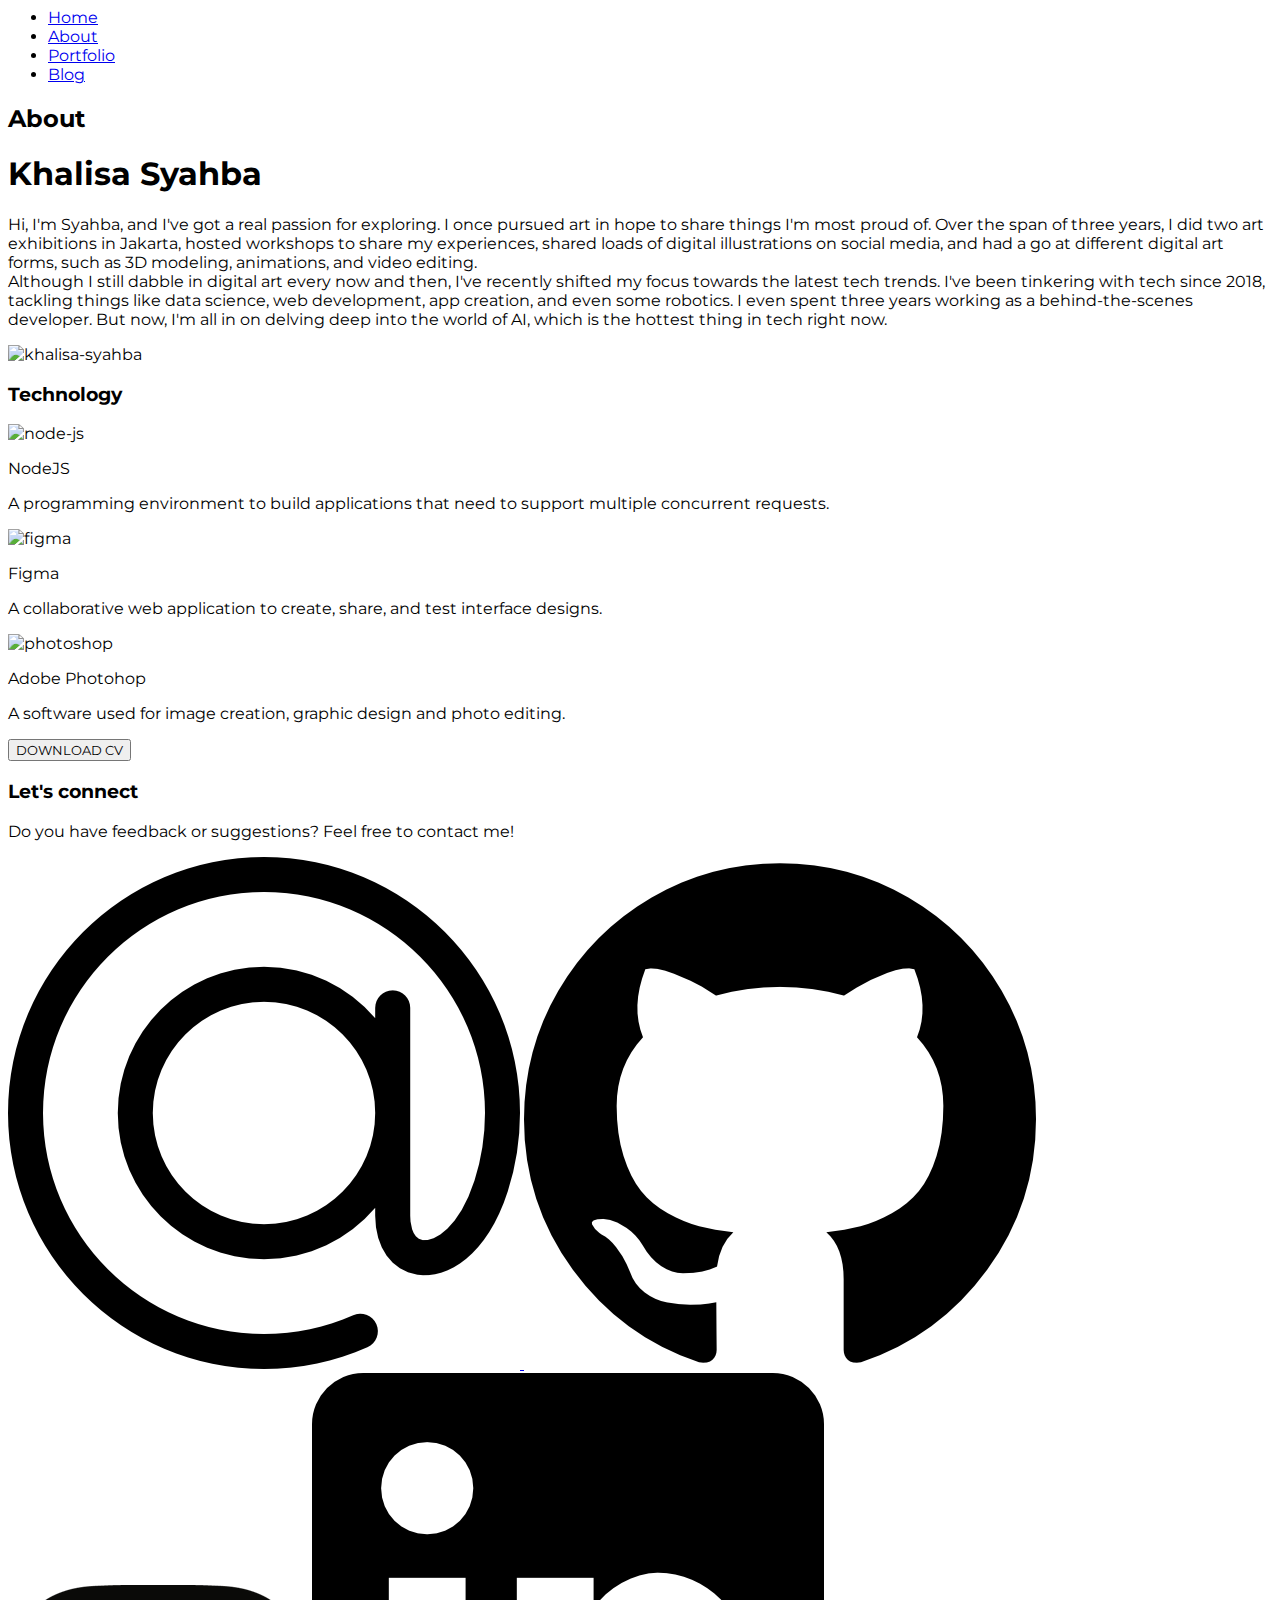
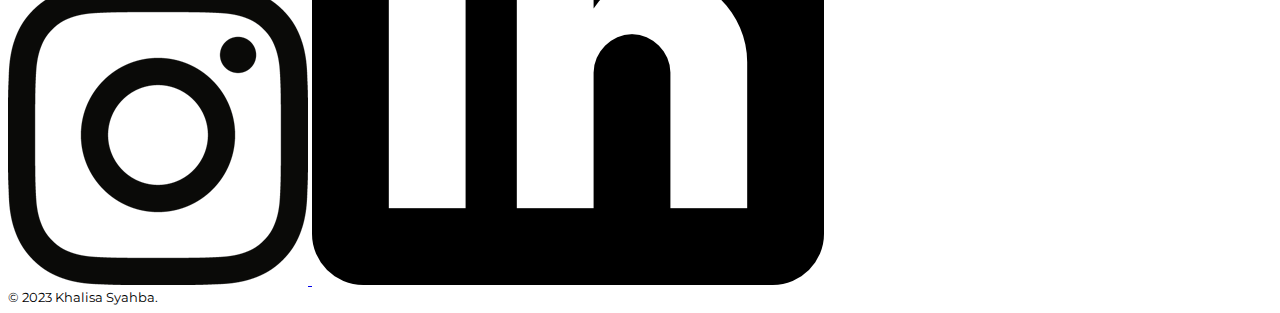
==== aboutpage.html @ 02db227f "html structures" ====
<html lang="en">

<head>
    <meta charset="UTF-8">
    <meta name="viewport" content="width=device-width, initial-scale=1.0">
    <link rel="stylesheet" href="style.css">
    <title>About | Khalisa Syahba</title>
</head>

<body>
    <header>
        <nav class="nav-bar">
            <ul>
                <li><a href="homepage.html">Home</a></li>
                <li><a href="aboutpage.html">About</a></li>
                <li><a href="portfoliopage.html">Portfolio</a></li>
                <li><a href="blogpage.html">Blog</a></li>
            </ul>
        </nav>
    </header>

    <main>
        <div class="section" id="intro-section">
            <div class="intro-content">
                <h2 class="header">About</h2>
                <h1 class="name">Khalisa Syahba</h1>
                <p class="article-content">
                    Hi, I'm Syahba, and I've got a real passion for exploring. I once pursued art
                    in hope to share things
                    I'm most proud of. Over the span of three years, I did two art exhibitions in Jakarta, hosted
                    workshops to share my experiences, shared loads of digital illustrations on social media, and had a
                    go at different digital art forms, such as 3D modeling, animations, and video editing.
                    <br>
                    Although I still dabble in digital art every now and then, I've recently shifted my focus towards
                    the latest tech trends. I've been tinkering with tech since 2018, tackling things like data science,
                    web development, app creation, and even some robotics. I even spent three years working as a
                    behind-the-scenes developer. But now, I'm all in on delving deep into the world of AI, which is the
                    hottest thing in tech right now.
                </p>
            </div>
            <div class="profile">
                <img class="picture" src="" alt="khalisa-syahba">
            </div>
        </div>

        <div class="section" id="tech-section">
            <h3 class="heading">Technology</h3>
            <div class="tech-container">
                <div class="tech-item">
                    <div class="icon"><img class="img-tech nodejs" src="" alt="node-js"></div>
                    <p class="card-title">NodeJS</p>
                    <p class="card-detail">
                        A programming environment to build applications that need to support multiple concurrent
                        requests.
                    </p>
                </div>
                <div class="tech-item">
                    <div class="icon"><img class="img-tech figma" src="" alt="figma"></div>
                    <p class="card-title">Figma</p>
                    <p class="card-detail">
                        A collaborative web application to create, share, and test interface designs.
                    </p>
                </div>
                <div class="tech-item">
                    <div class="icon"><img class="img-tech photoshop" src="" alt="photoshop"></div>
                    <p class="card-title">Adobe Photohop</p>
                    <p class="card-detail">
                        A software used for image creation, graphic design and photo editing.
                    </p>
                </div>
            </div>
        </div>

        <div class="section" id="resume-section">
            <button type="button" class="download">DOWNLOAD CV</button>
        </div>
    </main>

    <footer>
        <div class="footer-info">
            <div class="footer-contact">
                <h3 class="footer-header">Let's connect</h3>
                <p class="footer-subheader">Do you have feedback or suggestions? Feel free to contact me!</p>
                <div class="footer-socials">
                    <a href="mailto:khalisasyahba@gmail.com" target="_blank">
                        <img class="img-socials gmail" src="./sources/email.png" alt="gmail-icon">
                    </a>
                    <a href="https://github.com/syahba" target="_blank">
                        <img class="img-socials github" src="./sources/github.png" alt="github-icon">
                    </a>
                    <a href="https://www.instagram.com/ksyahba" target="_blank">
                        <img class="img-socials instagram" src="./sources/instagram.png" alt="instagram-icon">
                    </a>
                    <a href="https://www.linkedin.com/in/syahba/" target="_blank">
                        <img class="img-socials linkedin" src="./sources/linkedin.png" alt="linkedin-icon">
                    </a>
                </div>
            </div>
            <small>© 2023 Khalisa Syahba.</small>
        </div>
    </footer>

    <script src="index.js"></script>
</body>

</html>
---- style.css ----
@import url('https://fonts.googleapis.com/css2?family=Montserrat:wght@100;400;700&display=swap');

* {
    font-family: 'Montserrat', sans-serif;
}
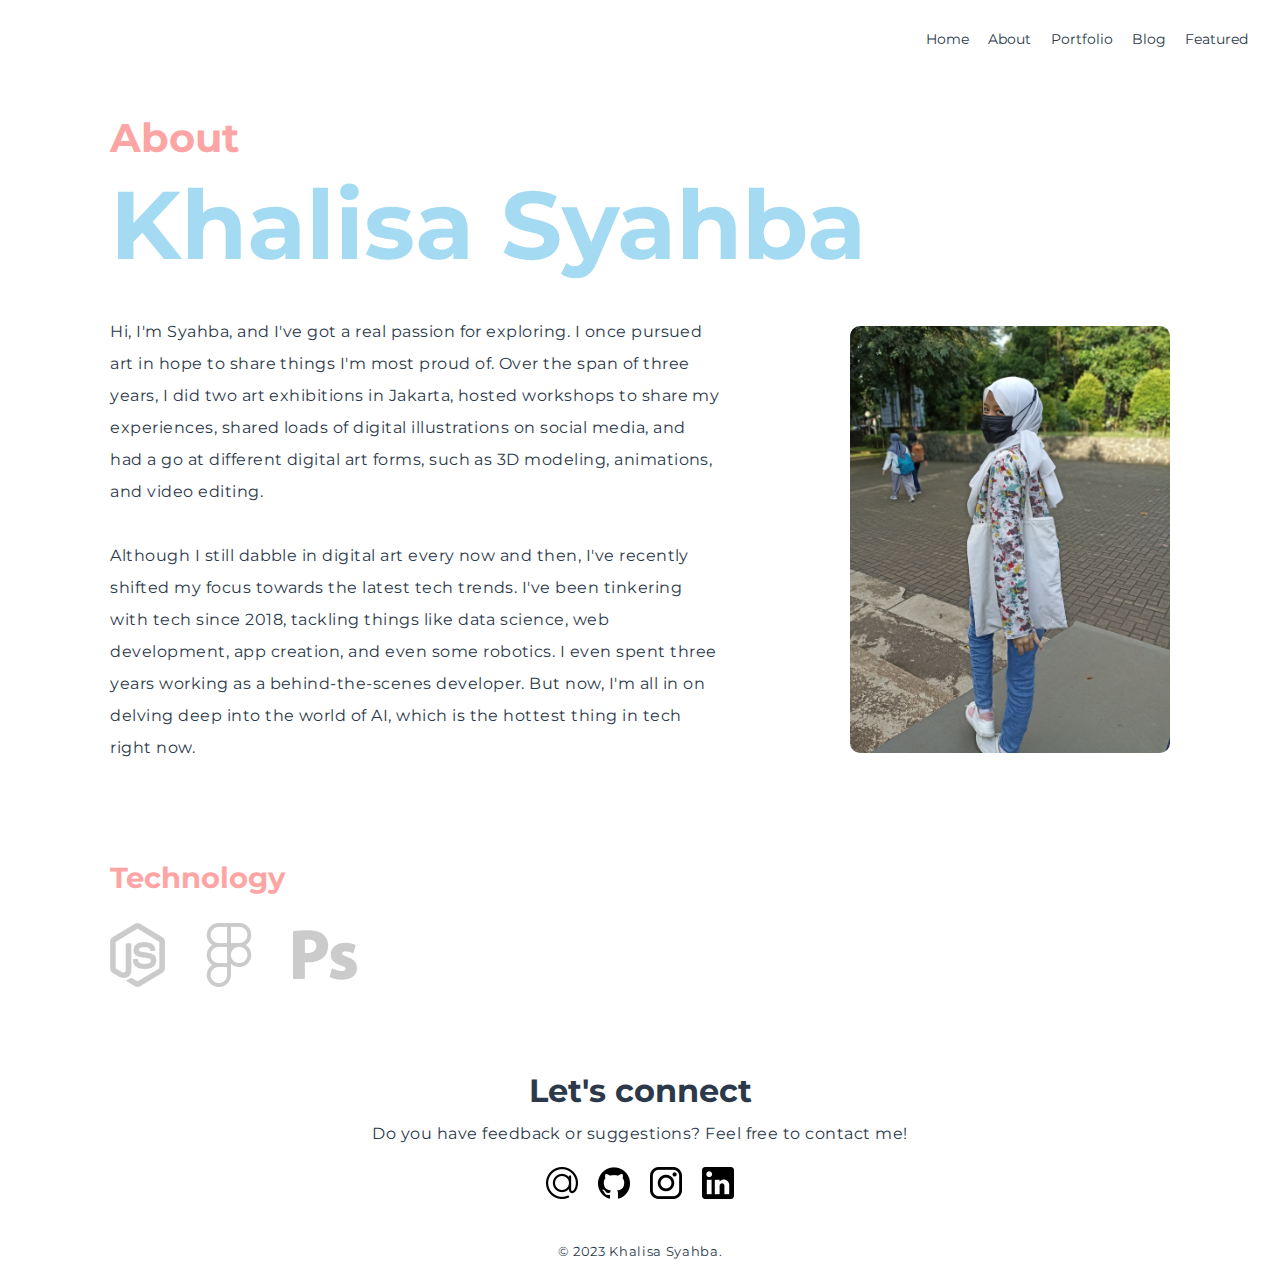
==== commit 36b81c3b: "styling-homepage-blogpage-aboutpage-portfoliopage" ====
--- a/aboutpage.html
+++ b/aboutpage.html
@@ -9,12 +9,13 @@
 
 <body>
     <header>
-        <nav class="nav-bar">
-            <ul>
-                <li><a href="homepage.html">Home</a></li>
-                <li><a href="aboutpage.html">About</a></li>
-                <li><a href="portfoliopage.html">Portfolio</a></li>
-                <li><a href="blogpage.html">Blog</a></li>
+        <nav>
+            <ul class="nav-bar">
+                <li><a class="nav-list" href="homepage.html">Home</a></li>
+                <li><a class="nav-list" href="aboutpage.html">About</a></li>
+                <li><a class="nav-list" href="portfoliopage.html">Portfolio</a></li>
+                <li><a class="nav-list" href="blogpage.html">Blog</a></li>
+                <li><a class="nav-list" href="homepage.html#featured-section">Featured</a></li>
             </ul>
         </nav>
     </header>
@@ -22,24 +23,30 @@
     <main>
         <div class="section" id="intro-section">
             <div class="intro-content">
-                <h2 class="header">About</h2>
-                <h1 class="name">Khalisa Syahba</h1>
-                <p class="article-content">
-                    Hi, I'm Syahba, and I've got a real passion for exploring. I once pursued art
-                    in hope to share things
-                    I'm most proud of. Over the span of three years, I did two art exhibitions in Jakarta, hosted
-                    workshops to share my experiences, shared loads of digital illustrations on social media, and had a
-                    go at different digital art forms, such as 3D modeling, animations, and video editing.
-                    <br>
-                    Although I still dabble in digital art every now and then, I've recently shifted my focus towards
-                    the latest tech trends. I've been tinkering with tech since 2018, tackling things like data science,
-                    web development, app creation, and even some robotics. I even spent three years working as a
-                    behind-the-scenes developer. But now, I'm all in on delving deep into the world of AI, which is the
-                    hottest thing in tech right now.
-                </p>
-            </div>
-            <div class="profile">
-                <img class="picture" src="" alt="khalisa-syahba">
+                <div class="">
+                    <h2 class="header">About</h2>
+                    <h1 class="name" id="about-name">Khalisa Syahba</h1>
+                </div>
+                <div class="content profile-container">
+                    <article class="profile-content profile-item">
+                        <p class="profile-about">
+                            Hi, I'm Syahba, and I've got a real passion for exploring. I once pursued art
+                            in hope to share things
+                            I'm most proud of. Over the span of three years, I did two art exhibitions in Jakarta, hosted
+                            workshops to share my experiences, shared loads of digital illustrations on social media, and had a
+                            go at different digital art forms, such as 3D modeling, animations, and video editing.
+                            <br><br>
+                            Although I still dabble in digital art every now and then, I've recently shifted my focus towards
+                            the latest tech trends. I've been tinkering with tech since 2018, tackling things like data science,
+                            web development, app creation, and even some robotics. I even spent three years working as a
+                            behind-the-scenes developer. But now, I'm all in on delving deep into the world of AI, which is the
+                            hottest thing in tech right now.
+                        </p>
+                    </article>
+                    <div class="profile-item">
+                        <img class="img-profile" src="./sources/khalisa-syahba.jpg" alt="khalisa-syahba">
+                    </div>
+                </div>
             </div>
         </div>
 
@@ -47,32 +54,18 @@
             <h3 class="heading">Technology</h3>
             <div class="tech-container">
                 <div class="tech-item">
-                    <div class="icon"><img class="img-tech nodejs" src="" alt="node-js"></div>
-                    <p class="card-title">NodeJS</p>
-                    <p class="card-detail">
-                        A programming environment to build applications that need to support multiple concurrent
-                        requests.
-                    </p>
+                    <img class="img-tech nodejs" src="./sources/nodejs.png" alt="node-js">
+                    <span class="tooltip"><span class="tech-name">NodeJS</span> is a programming environment used for apps that support multiple requests.</span>
                 </div>
                 <div class="tech-item">
-                    <div class="icon"><img class="img-tech figma" src="" alt="figma"></div>
-                    <p class="card-title">Figma</p>
-                    <p class="card-detail">
-                        A collaborative web application to create, share, and test interface designs.
-                    </p>
+                    <img class="img-tech figma" src="./sources/figma.png" alt="figma">
+                    <span class="tooltip"><span class="tech-name">Figma</span> is collaborative web application to create, share, and test interface designs.</span>
                 </div>
                 <div class="tech-item">
-                    <div class="icon"><img class="img-tech photoshop" src="" alt="photoshop"></div>
-                    <p class="card-title">Adobe Photohop</p>
-                    <p class="card-detail">
-                        A software used for image creation, graphic design and photo editing.
-                    </p>
+                    <img class="img-tech photoshop" src="./sources/ps.png" alt="photoshop">
+                    <span class="tooltip"><span class="tech-name">Photoshop</span> is a software used for image creation, graphic design and photo editing.</span>
                 </div>
             </div>
-        </div>
-
-        <div class="section" id="resume-section">
-            <button type="button" class="download">DOWNLOAD CV</button>
         </div>
     </main>
 
@@ -82,16 +75,16 @@
                 <h3 class="footer-header">Let's connect</h3>
                 <p class="footer-subheader">Do you have feedback or suggestions? Feel free to contact me!</p>
                 <div class="footer-socials">
-                    <a href="mailto:khalisasyahba@gmail.com" target="_blank">
+                    <a class="socials" href="mailto:khalisasyahba@gmail.com" target="_blank">
                         <img class="img-socials gmail" src="./sources/email.png" alt="gmail-icon">
                     </a>
-                    <a href="https://github.com/syahba" target="_blank">
+                    <a class="socials" href="https://github.com/syahba" target="_blank">
                         <img class="img-socials github" src="./sources/github.png" alt="github-icon">
                     </a>
-                    <a href="https://www.instagram.com/ksyahba" target="_blank">
+                    <a class="socials" href="https://www.instagram.com/ksyahba" target="_blank">
                         <img class="img-socials instagram" src="./sources/instagram.png" alt="instagram-icon">
                     </a>
-                    <a href="https://www.linkedin.com/in/syahba/" target="_blank">
+                    <a class="socials" href="https://www.linkedin.com/in/syahba/" target="_blank">
                         <img class="img-socials linkedin" src="./sources/linkedin.png" alt="linkedin-icon">
                     </a>
                 </div>
--- a/style.css
+++ b/style.css
@@ -1,5 +1,340 @@
 @import url('https://fonts.googleapis.com/css2?family=Montserrat:wght@100;400;700&display=swap');
+
+:root {
+    --primary: #FDA5A4;
+    --accent: rgb(164, 219, 243);
+    --neutral: #2B394A;
+    --secondary: #868686;
+    --disabled: #f9f9f9;
+}
 
 * {
     font-family: 'Montserrat', sans-serif;
+    text-decoration: none;
+    list-style: none;
+}
+
+html {
+    scroll-behavior: smooth;
+}
+
+/* global font */
+.header {
+    font-size: 2.5em;
+    font-weight: 700;
+    color: var(--primary);
+}
+
+.sub-header {
+    font-weight: 400;
+    font-size: 1em;
+    letter-spacing: 0.06em;
+    line-height: 1.7em;
+    color: var(--secondary);
+}
+
+.name {
+    color: var(--accent);
+    font-size: 6em;
+    margin-top: -0.3em;
+}
+
+.heading {
+    color: var(--primary);
+    font-size: 1.8em;
+}
+
+/* navigation bar */
+.nav-bar {
+    display: flex;
+    justify-content: end;
+    gap: 1.5vw;
+    padding: 16px 24px 16px 0;
+    margin-top: 1vw;
+}
+
+/* navbar font */
+.nav-list {
+    color: var(--neutral);
+    font-size: 0.9em;
+    transition: color 0.2s;
+}
+
+.nav-list:hover {
+    color: var(--primary);
+}
+
+/* page contents */
+.section {
+    display: flex;
+    flex-direction: column;
+    flex-wrap: wrap;
+    margin: 0 8vw 4vw 8vw;
+}
+
+.content {
+    margin-top: -3rem;
+}
+
+/* hero homepage */
+.highlight {
+    font-weight: 700;
+    color: var(--primary);
+}
+
+/* cta button */
+.button {
+    display: flex;
+}
+
+.cta {
+    border: 2px solid var(--primary);
+    padding: 12px;
+    border-radius: 8px;
+    color: var(--neutral);
+    transition: color 0.2s, background-color 0.2s;
+}
+
+.cta:hover {
+    background-color: var(--primary);
+    color: white;
+}
+
+/* cards */
+.card-container {
+    display: flex;
+    flex-wrap: wrap;
+    flex-direction: row;
+    justify-content: start;
+}
+
+.card-item {
+    margin: 0 1.5em 1.5em 0;
+    max-width: 20rem;
+    height: 26rem;
+    padding: 1.2em;
+    border: 1px solid var(--secondary);
+    border-radius: 16px;
+    position: relative;
+    transition: transform 0.2s, box-shadow 0.3s;
+}
+
+.blog {
+    height: 16rem;
+}
+
+.card-item a::before {
+    content: "";
+    position: absolute;
+    top: 0px;
+    right: 0px;
+    bottom: 0px;
+    left: 0px;
+}
+
+.card-item:hover {
+    transform: scale(1.05);
+    box-shadow: 6px 6px var(--accent);
+}
+
+.card-tags {
+    display: flex;
+    flex-wrap: wrap;
+}
+
+.card-title {
+    color: var(--neutral);
+    font-size: 1.2em;
+}
+
+.card-detail {
+    color: var(--secondary);
+    font-size: 0.9em;
+    letter-spacing: 0.02em;
+    line-height: 1.8em;
+    margin-top: -0.8em;
+}
+
+.card-img {
+    max-width: 20em;
+    border-radius: 8px;
+    border: 2px solid var(--primary);
+}
+
+/* card tag */
+.tag {
+    display: flex;
+    align-items: center;
+    background-color: var(--disabled);
+    margin: -0.3em 0.5em 1.5em 0;
+    padding: 0 16px 0 16px;
+    border-radius: 24px;
+}
+
+.tag-name {
+    color: var(--neutral);
+    font-size: 0.7em;
+}
+
+.colored-dot {
+    width: 0.5em;
+    height: 0.5em;
+    border-radius: 50%;
+    margin-right: 0.5em;
+}
+
+.red {
+    background-color: rgb(230, 106, 106)
+}
+
+.green {
+    background-color: rgb(174, 226, 129);
+}
+
+.blue {
+    background-color: var(--accent);
+}
+
+.pink {
+    background-color: var(--primary);
+}
+
+.purple {
+    background-color: rgb(189, 111, 204);
+}
+
+.yellow {
+    background-color: rgb(255, 240, 76);
+}
+
+.grey {
+    background-color: var(--secondary);
+}
+
+.orange {
+    background-color: rgb(255, 192, 75);
+}
+
+/* about profile */
+.profile-container {
+    display: flex;
+    align-items: center;
+}
+
+.profile-content {
+    margin-right: 8em;
+}
+
+.img-profile {
+    max-width: 20rem;
+    border-radius: 10px;
+}
+
+.profile-content {
+    color: var(--neutral);
+    line-height: 2em;
+    letter-spacing: 0.03em;
+}
+
+/* about skills */
+.tech-container {
+    display: flex;
+    justify-content: start;
+    flex-wrap: wrap;
+}
+
+.tech-item {
+    margin-right: 2rem;
+    position: relative;
+    opacity: 0.2;
+    transition: opacity 0.5s;
+}
+
+.tech-item:hover {
+    opacity: 1;
+}
+
+.img-tech {
+    max-width: 4em;
+    max-height: 4em;
+}
+
+.tech-item .tooltip {
+    visibility: hidden;
+    width: 14rem;
+    background-color: white;
+    border: 1px solid var(--accent);
+    color: var(--secondary);
+    text-align: center;
+    font-size:0.8em;
+    line-height: 1.6em;
+    letter-spacing: 0.04em;
+    border-radius: 6px;
+    padding: 8px;
+    position: absolute;
+    z-index: 1;
+    bottom: 125%;
+    left: 50%;
+    margin-left: -9em;
+    opacity: 0;
+    transition: opacity 0.5s;
+}
+
+.tech-item:hover .tooltip {
+    visibility: visible;
+    opacity: 1;
+}
+
+.tech-name {
+    color: var(--neutral);
+    font-weight: 700;
+}
+
+/* footer */
+.footer-info {
+    display: flex;
+    flex-direction: column;
+    align-items: center;
+    padding-bottom: 1rem;
+    gap: 2.5rem;
+}
+
+.footer-contact {
+    display: flex;
+    flex-direction: column;
+    align-items: center;
+}
+
+.footer-header {
+    font-size: 2em;
+    margin-bottom: -0.06em;
+    color: var(--neutral);
+}
+
+.footer-subheader {
+    color: var(--neutral);
+    letter-spacing: 0.03em;
+}
+
+/* contact */
+.footer-socials {
+    margin-top: 0.5rem;
+}
+
+.socials {
+    margin: 0.5rem;
+}
+
+.img-socials {
+    max-width: 2rem;
+    transition: transform 0.2s;
+}
+
+.img-socials:hover {
+    transform: scale(1.2);
+}
+
+small {
+    color: var(--neutral);
+    letter-spacing: 0.05em;
 }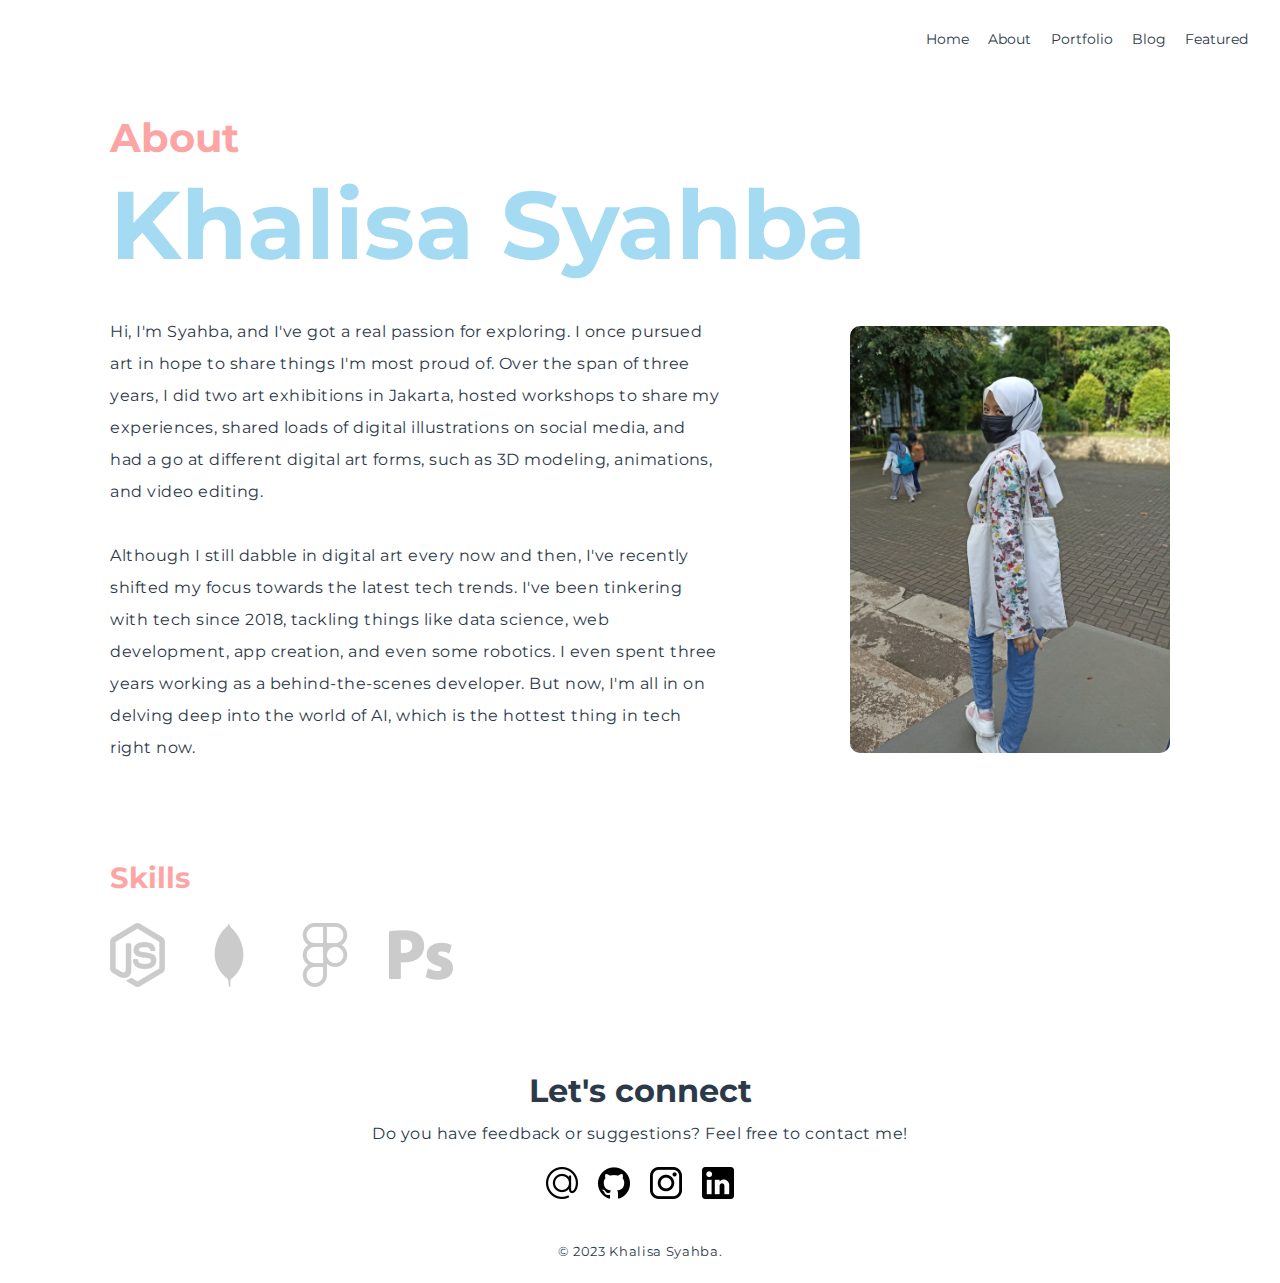
==== commit fee500f0: "fixing" ====
--- a/aboutpage.html
+++ b/aboutpage.html
@@ -51,18 +51,22 @@
         </div>
 
         <div class="section" id="tech-section">
-            <h3 class="heading">Technology</h3>
+            <h3 class="heading">Skills</h3>
             <div class="tech-container">
                 <div class="tech-item">
-                    <img class="img-tech nodejs" src="./sources/nodejs.png" alt="node-js">
+                    <img class="img-tech" src="./sources/nodejs.png" alt="node-js">
                     <span class="tooltip"><span class="tech-name">NodeJS</span> is a programming environment used for apps that support multiple requests.</span>
                 </div>
                 <div class="tech-item">
-                    <img class="img-tech figma" src="./sources/figma.png" alt="figma">
+                    <img class="img-tech" src="./sources/mongodb.png" alt="mongo-db">
+                    <span class="tooltip"><span class="tech-name">MongoDB</span> is a source-available cross-platform document-oriented database program.</span>
+                </div>
+                <div class="tech-item">
+                    <img class="img-tech" src="./sources/figma.png" alt="figma">
                     <span class="tooltip"><span class="tech-name">Figma</span> is collaborative web application to create, share, and test interface designs.</span>
                 </div>
                 <div class="tech-item">
-                    <img class="img-tech photoshop" src="./sources/ps.png" alt="photoshop">
+                    <img class="img-tech" src="./sources/ps.png" alt="photoshop">
                     <span class="tooltip"><span class="tech-name">Photoshop</span> is a software used for image creation, graphic design and photo editing.</span>
                 </div>
             </div>
--- a/style.css
+++ b/style.css
@@ -74,6 +74,14 @@
 
 .content {
     margin-top: -3rem;
+}
+
+.hero-title {
+    margin-bottom: -0.1em;
+}
+
+.hero-desc {
+    margin-bottom: -1em;
 }
 
 /* hero homepage */
@@ -215,6 +223,10 @@
     background-color: rgb(255, 192, 75);
 }
 
+.black {
+    background-color: var(--neutral);
+}
+
 /* about profile */
 .profile-container {
     display: flex;
@@ -232,6 +244,7 @@
 
 .profile-content {
     color: var(--neutral);
+    font-size: 1em;
     line-height: 2em;
     letter-spacing: 0.03em;
 }
@@ -290,6 +303,23 @@
     font-weight: 700;
 }
 
+/* article */
+.date {
+    font-size: 0.8em;
+    color: var(--secondary);
+}
+
+.article-content {
+    color: var(--neutral);
+    font-size: 1.1em;
+    line-height: 2.2em;
+    letter-spacing: 0.03em;
+}
+
+.article-img {
+    max-width: 100%;
+}
+
 /* footer */
 .footer-info {
     display: flex;
